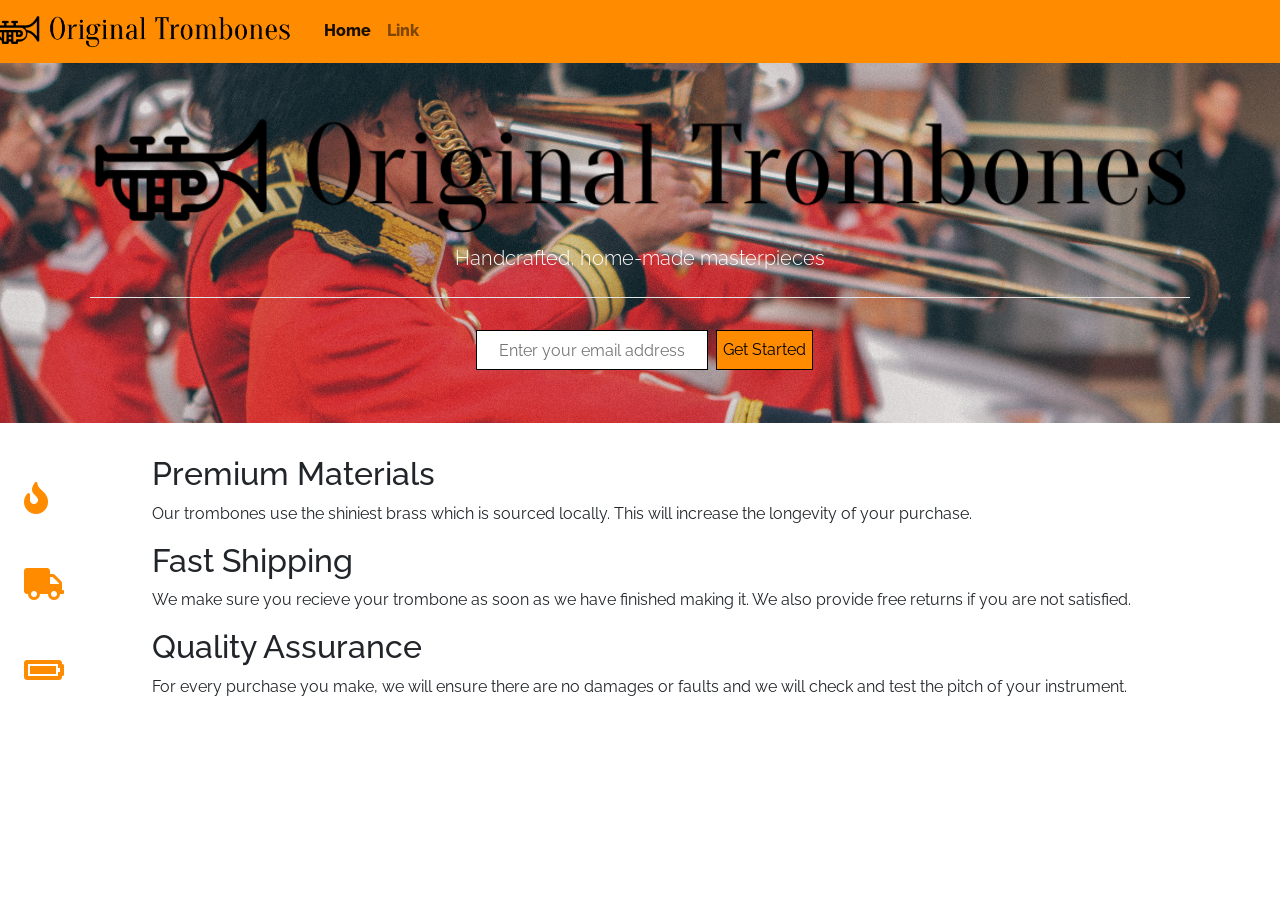
==== index.html @ 0a934b3a "Update index.html" ====
<!DOCTYPE html>
<html lang="en" dir="ltr">

    <head>
        <meta charset="utf-8">
        <meta name="viewport" content="width=device-width, initial-scale=1">
        <link rel="stylesheet" type="text/css" href="bootstrap.css">
        <link rel="stylesheet" href="https://use.fontawesome.com/releases/v5.0.13/css/all.css" integrity="sha384-DNOHZ68U8hZfKXOrtjWvjxusGo9WQnrNx2sqG0tfsghAvtVlRW3tvkXWZh58N9jp" crossorigin="anonymous">
        <link href="https://fonts.googleapis.com/css?family=Raleway:400,800" rel="stylesheet">
        <script src="jquery3.3.1.js"></script>
        <script src="bootstrap.bundle.js"></script>
        <link rel="stylesheet" type="text/css" href="myfirst.css">
        <title>Original Trombone</title>
    </head>

    <body>
        <header>
            <nav class="navbar navbar-expand-lg navbar-light">
                <a class="navbar-brand" href="#"><img id="header-img" src="original_trombones.png"></a>
                <button class="navbar-toggler" type="button" data-toggle="collapse" data-target="#navbarSupportedContent" aria-controls="navbarSupportedContent" aria-expanded="false" aria-label="Toggle navigation">
                <span class="navbar-toggler-icon"></span>
                </button>

                <div class="collapse navbar-collapse" id="navbarSupportedContent">
                    <ul class="navbar-nav mr-auto">
                        <li class="nav-item active">
                            <a class="nav-link" href="#">Home <span class="sr-only">(current)</span></a>
                        </li>
                        <li class="nav-item">
                            <a class="nav-link" href="#">Link</a>
                        </li>
                    </ul>
                </div>
            </nav>

            <section class="jumbotron jumbotron-fluid">
                <h1 class="sr-only">Original Trombones</h1>
                <img class="jumbotron-image" src="original_trombones.png" alt="Original Trombones Brand Image">
                <p class="lead">Handcrafted, home-made masterpieces</p>
                <hr class="my-4">
                <form action="https://www.freecodecamp.com/email-submit" method="post">
                    <div class="email-form"><input id="email" type="email" name="email-input" placeholder="Enter your email address" required>
                        <button class="submit-button" type="submit" name="submit">Get Started</button></div>
                </form>
            </section>
        </header>

        <main>
            <section class="highlights">

                <div class="highlights-content">
                    <div class="highlights-icon"><i class="fas fa-fire"></i></div>
                    <div class="highlights-desc">
                        <h2>Premium Materials</h2>
                        <p>Our trombones use the shiniest brass which is sourced locally. This will increase the longevity of your purchase.</p>
                    </div>
                </div>
                <div class="highlights-content">
                    <div class="highlights-icon"><i class="fas fa-truck"></i></div>
                    <div class="highlights-desc">
                        <h2>Fast Shipping</h2>
                        <p>We make sure you recieve your trombone as soon as we have finished making it. We also provide free returns if you are not satisfied.</p>
                    </div>
                </div>
                <div class="highlights-content">
                    <div class="highlights-icon"><i class="fas fa-battery-full"></i></div>
                    <div class="highlights-desc">
                        <h2>Quality Assurance</h2>
                        <p>For every purchase you make, we will ensure there are no damages or faults and we will check and test the pitch of your instrument.</p>
                    </div>
                </div>
            </section>
        </main>

    </body>

</html>
---- myfirst.css ----
body {
    font-family: 'Raleway', sans-serif !important;
}

hr {
    background-color: white;
}

form {
    display: inline;
    padding: 0;
    margin: 0;
}

main {
    margin: 0 1.5em;
}

.jumbotron-fluid .jumbotron-image {
    display: block;
    margin-left: auto;
    margin-right: auto;
    width: 100%;
}

.navbar-light {
    background-color: #FF8C00;
    font-weight: 800;
    padding-left: 0;
}

.jumbotron-fluid {
    padding: 5vh 10vh;
    text-align: center;
    background: no-repeat center/cover url("zoran-zonde-stojanovski-44795-unsplash.jpg");
    color: white;
    font-weight: 800;
}

.submit-button {
    background-color: darkorange;
    font-weight: normal;
    color: black;
    border: 1px solid black;
    border-radius: 0;
    height: 2.5em;
    margin-top: 0.5em;
}

.submit-button:hover {
    color: gold;
    background-color: black;
    transition-property: color, background-color;
    transition-duration: 0.75s;
}

.email-form {
    display: flex;
    flex-direction: row;
    justify-content: center;
    flex-wrap: wrap;
}

.lead {
    text-align: center;
}

.highlights-content {
    display: flex;
    flex-wrap: nowrap;
    justify-content: flex-start;
}

.highlights-icon {
    align-self: center;
    font-size: 2em;
/*     padding: 0; */
/*     justify-content: ; */
    flex-basis: 10vw;
    color: darkorange;
}

.highlights-desc {
/*     flex-basis: 80vw; */
/*     padding: 0; */
/*     margin: 0; */
}

.test {
    float: left;
}

#header-img {
    margin-left: -3%;
    width: 300px;
    height: auto;
}

#email {
    text-align: center;
    border: 1px solid black;
    border-radius: 0;
    padding: 0 1em;
    margin: 0.5em 0.5em;
    height: 2.5em;

}

@media (max-width: 400px) {
    #header-img {
        width: 180px;
    }

}

@media (max-width: 566px) {
    .jumbotron-fluid {
        text-align: left;
    }
}
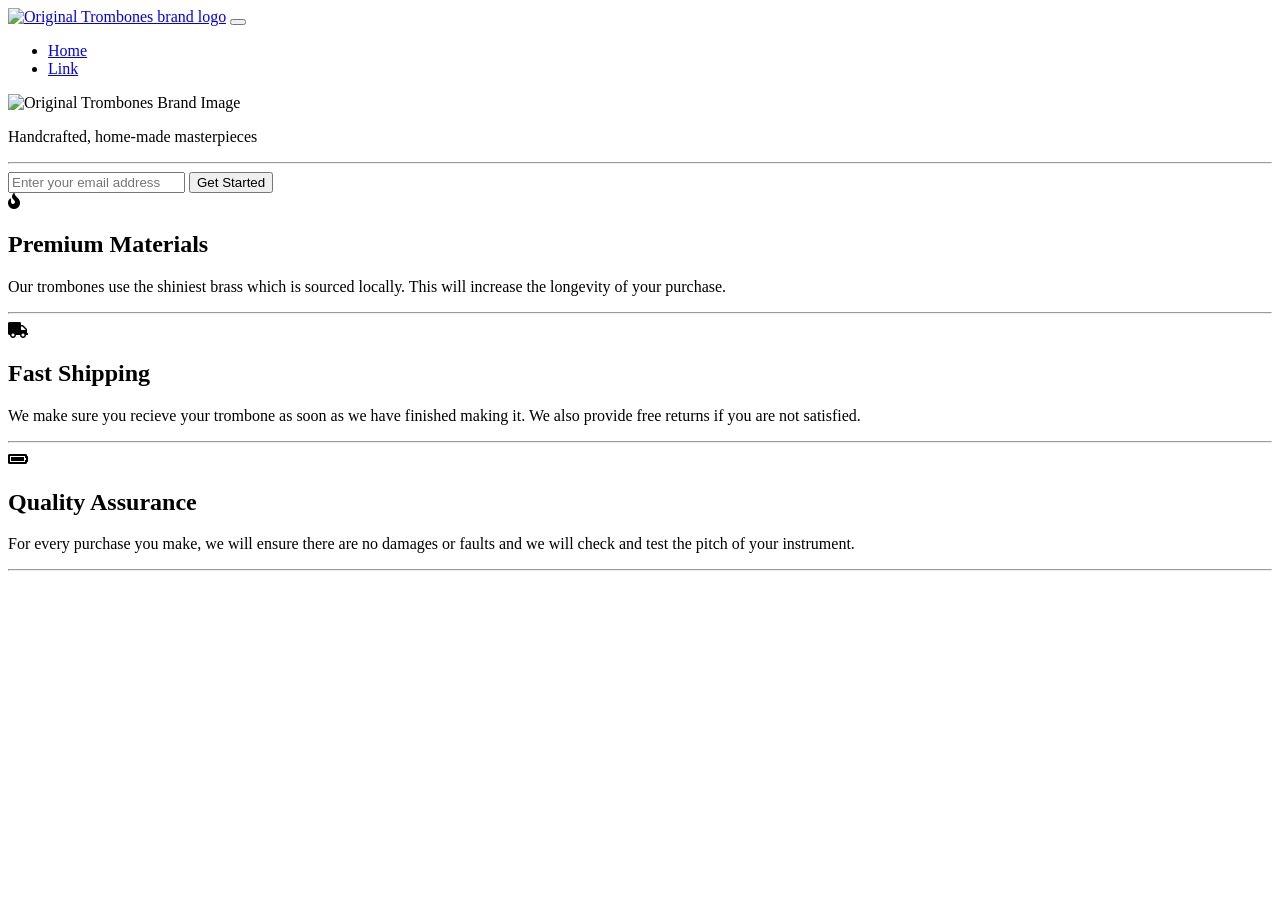
==== commit d1841864: "Update index.html" ====
--- a/index.html
+++ b/index.html
@@ -3,20 +3,19 @@
 
     <head>
         <meta charset="utf-8">
-        <meta name="viewport" content="width=device-width, initial-scale=1">
-        <link rel="stylesheet" type="text/css" href="bootstrap.css">
+        <link rel="stylesheet" type="text/css" href="/home/megamind/projekts/freecodecamp/bootstrap.css">
         <link rel="stylesheet" href="https://use.fontawesome.com/releases/v5.0.13/css/all.css" integrity="sha384-DNOHZ68U8hZfKXOrtjWvjxusGo9WQnrNx2sqG0tfsghAvtVlRW3tvkXWZh58N9jp" crossorigin="anonymous">
         <link href="https://fonts.googleapis.com/css?family=Raleway:400,800" rel="stylesheet">
-        <script src="jquery3.3.1.js"></script>
-        <script src="bootstrap.bundle.js"></script>
-        <link rel="stylesheet" type="text/css" href="myfirst.css">
+        <script src="/home/megamind/projekts/freecodecamp/jquery3.3.1.js"></script>
+        <script src="/home/megamind/projekts/freecodecamp/bootstrap.bundle.js"></script>
+        <link rel="stylesheet" type="text/css" href="productlandingpage.css">
         <title>Original Trombone</title>
     </head>
 
     <body>
         <header>
             <nav class="navbar navbar-expand-lg navbar-light">
-                <a class="navbar-brand" href="#"><img id="header-img" src="original_trombones.png"></a>
+                <a class="navbar-brand" href="#"><img id="header-img" alt="Original Trombones brand logo" src="/home/megamind/projekts/freecodecamp/productlandingpage/original_trombones.png"></a>
                 <button class="navbar-toggler" type="button" data-toggle="collapse" data-target="#navbarSupportedContent" aria-controls="navbarSupportedContent" aria-expanded="false" aria-label="Toggle navigation">
                 <span class="navbar-toggler-icon"></span>
                 </button>
@@ -35,7 +34,7 @@
 
             <section class="jumbotron jumbotron-fluid">
                 <h1 class="sr-only">Original Trombones</h1>
-                <img class="jumbotron-image" src="original_trombones.png" alt="Original Trombones Brand Image">
+                <img class="jumbotron-image" src="/home/megamind/projekts/freecodecamp/productlandingpage/original_trombones.png" alt="Original Trombones Brand Image">
                 <p class="lead">Handcrafted, home-made masterpieces</p>
                 <hr class="my-4">
                 <form action="https://www.freecodecamp.com/email-submit" method="post">
@@ -55,6 +54,7 @@
                         <p>Our trombones use the shiniest brass which is sourced locally. This will increase the longevity of your purchase.</p>
                     </div>
                 </div>
+                <hr>
                 <div class="highlights-content">
                     <div class="highlights-icon"><i class="fas fa-truck"></i></div>
                     <div class="highlights-desc">
@@ -62,6 +62,7 @@
                         <p>We make sure you recieve your trombone as soon as we have finished making it. We also provide free returns if you are not satisfied.</p>
                     </div>
                 </div>
+                <hr>
                 <div class="highlights-content">
                     <div class="highlights-icon"><i class="fas fa-battery-full"></i></div>
                     <div class="highlights-desc">
@@ -69,6 +70,7 @@
                         <p>For every purchase you make, we will ensure there are no damages or faults and we will check and test the pitch of your instrument.</p>
                     </div>
                 </div>
+                <hr>
             </section>
         </main>
 
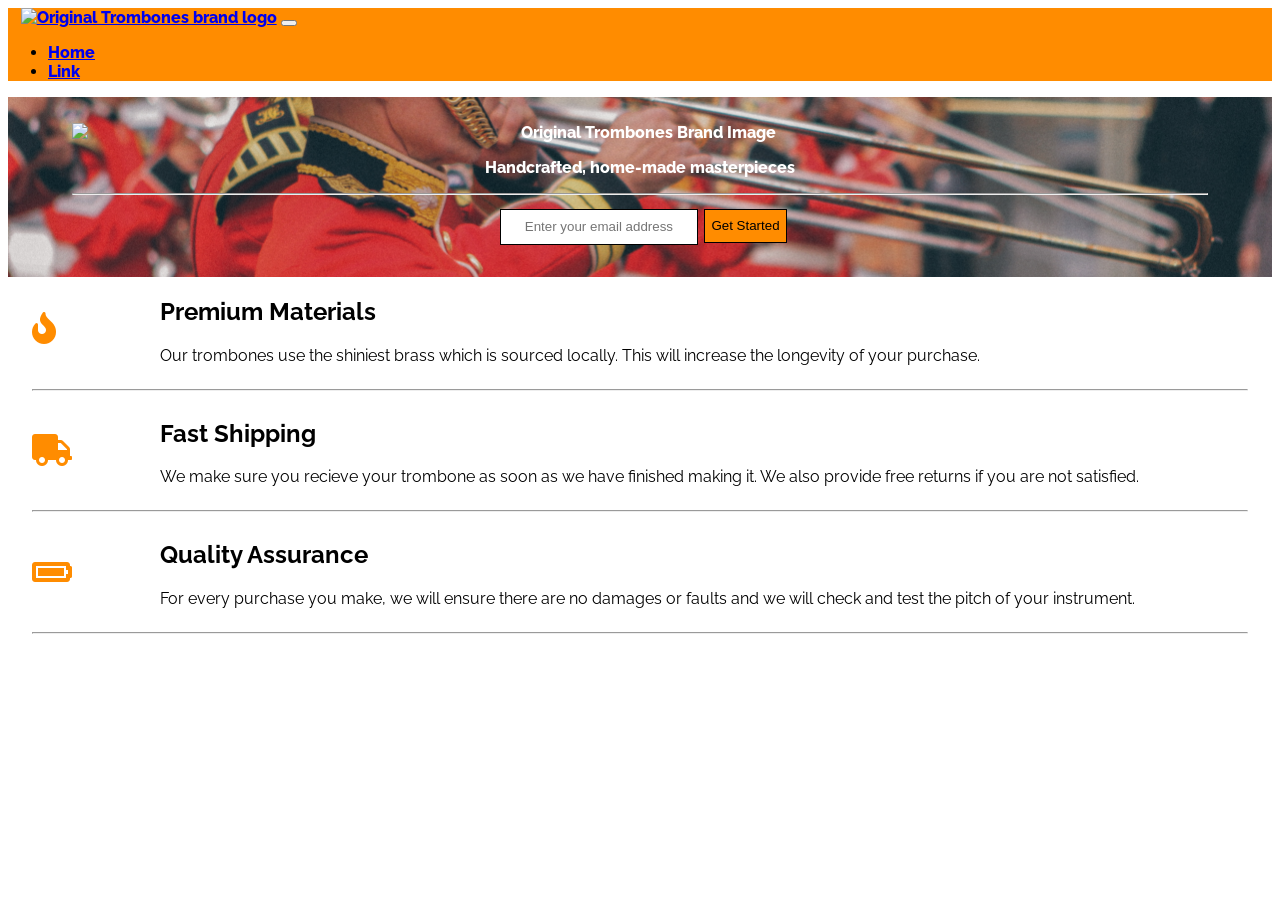
==== commit 5b3780d9: "Update index.html" ====
--- a/index.html
+++ b/index.html
@@ -8,7 +8,7 @@
         <link href="https://fonts.googleapis.com/css?family=Raleway:400,800" rel="stylesheet">
         <script src="/home/megamind/projekts/freecodecamp/jquery3.3.1.js"></script>
         <script src="/home/megamind/projekts/freecodecamp/bootstrap.bundle.js"></script>
-        <link rel="stylesheet" type="text/css" href="productlandingpage.css">
+        <link rel="stylesheet" type="text/css" href="myfirst.css">
         <title>Original Trombone</title>
     </head>
 
--- a/myfirst.css
+++ b/myfirst.css
@@ -0,0 +1,129 @@
+body {
+    font-family: 'Raleway', sans-serif !important;
+}
+
+hr {
+    background-color: white;
+}
+
+form {
+    display: inline;
+    padding: 0;
+    margin: 0;
+}
+
+main {
+    margin: 0 1.5em;
+}
+
+.jumbotron-image {
+    display: block;
+    margin-left: auto;
+    margin-right: auto;
+    width: 100%;
+}
+
+.navbar-light {
+    background-color: #FF8C00;
+    font-weight: 800;
+    padding-left: 0;
+}
+
+.jumbotron-fluid {
+    padding: 2vw 5vw;
+    text-align: center;
+    background: no-repeat center/cover url("zoran-zonde-stojanovski-44795-unsplash.jpg");
+    color: white;
+    font-weight: 800;
+}
+
+.submit-button {
+    background-color: darkorange;
+    font-weight: normal;
+    color: black;
+    border: 1px solid black;
+    border-radius: 0;
+    height: 2.5em;
+    margin-top: 0.5em;
+}
+
+.submit-button:hover {
+    color: gold;
+    background-color: black;
+    transition-property: color, background-color;
+    transition-duration: 0.75s;
+}
+
+.email-form {
+    display: flex;
+    flex-direction: row;
+    justify-content: center;
+    flex-wrap: wrap;
+}
+
+.lead {
+    text-align: center;
+}
+
+.highlights-content {
+    display: flex;
+    flex-wrap: nowrap;
+    justify-content: flex-start;
+}
+
+.highlights-icon {
+    align-self: center;
+    width: 3em;
+    font-size: 2em;
+    flex-basis: 10vw;
+    color: darkorange;
+}
+
+.highlights-desc {
+/*     flex-basis: 80vw; */
+/*     padding: 0; */
+    margin: ;
+}
+
+.test {
+    float: left;
+}
+
+#header-img {
+    margin-left: 1%;
+    width: 300px;
+    height: auto;
+}
+
+#email {
+    text-align: center;
+    border: 1px solid black;
+    border-radius: 0;
+    padding: 0 1em;
+    margin: 0.5em 0.5em;
+    height: 2.5em;
+
+}
+
+@media (max-width: 400px) {
+    #header-img {
+        width: 180px;
+    }
+    
+    .highlights-content {
+        flex-wrap: wrap;
+        justify-content: center;
+        text-align: center;
+    }
+    
+    .highlights-icon {
+        font-size: 3.5em;
+    }
+
+}
+
+@media (max-width: 566px) {
+    .jumbotron-fluid {
+        text-align: left;
+    }
+}
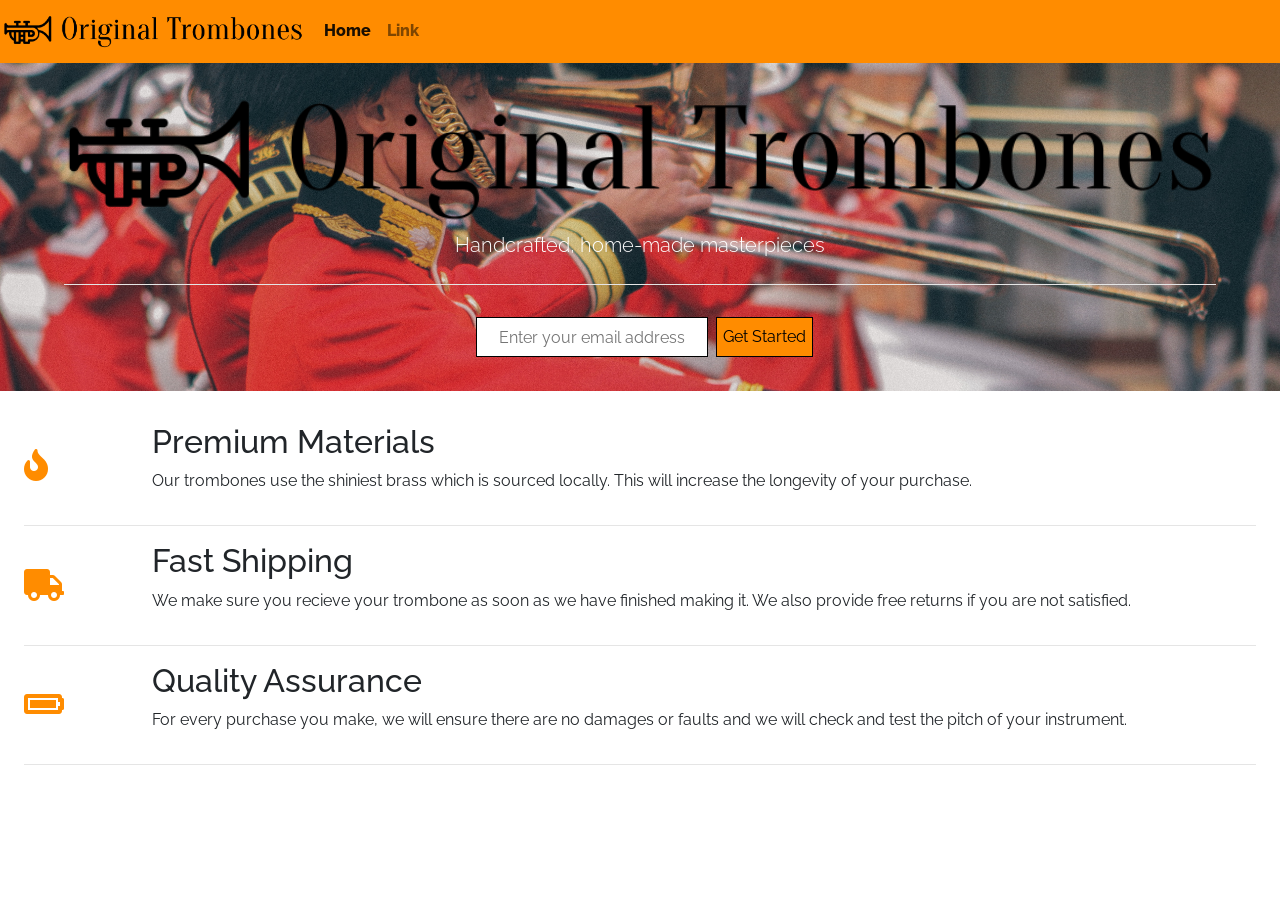
==== commit d129c5a2: "Update index.html" ====
--- a/index.html
+++ b/index.html
@@ -3,11 +3,12 @@
 
     <head>
         <meta charset="utf-8">
-        <link rel="stylesheet" type="text/css" href="/home/megamind/projekts/freecodecamp/bootstrap.css">
+        <meta name="viewport" content="width=device-width, initial-scale=1">
+        <link rel="stylesheet" type="text/css" href="bootstrap.css">
         <link rel="stylesheet" href="https://use.fontawesome.com/releases/v5.0.13/css/all.css" integrity="sha384-DNOHZ68U8hZfKXOrtjWvjxusGo9WQnrNx2sqG0tfsghAvtVlRW3tvkXWZh58N9jp" crossorigin="anonymous">
         <link href="https://fonts.googleapis.com/css?family=Raleway:400,800" rel="stylesheet">
-        <script src="/home/megamind/projekts/freecodecamp/jquery3.3.1.js"></script>
-        <script src="/home/megamind/projekts/freecodecamp/bootstrap.bundle.js"></script>
+        <script src="jquery3.3.1.js"></script>
+        <script src="bootstrap.bundle.js"></script>
         <link rel="stylesheet" type="text/css" href="myfirst.css">
         <title>Original Trombone</title>
     </head>
@@ -15,7 +16,7 @@
     <body>
         <header>
             <nav class="navbar navbar-expand-lg navbar-light">
-                <a class="navbar-brand" href="#"><img id="header-img" alt="Original Trombones brand logo" src="/home/megamind/projekts/freecodecamp/productlandingpage/original_trombones.png"></a>
+                <a class="navbar-brand" href="#"><img id="header-img" alt="Original Trombones brand logo" src="original_trombones.png"></a>
                 <button class="navbar-toggler" type="button" data-toggle="collapse" data-target="#navbarSupportedContent" aria-controls="navbarSupportedContent" aria-expanded="false" aria-label="Toggle navigation">
                 <span class="navbar-toggler-icon"></span>
                 </button>
@@ -34,7 +35,7 @@
 
             <section class="jumbotron jumbotron-fluid">
                 <h1 class="sr-only">Original Trombones</h1>
-                <img class="jumbotron-image" src="/home/megamind/projekts/freecodecamp/productlandingpage/original_trombones.png" alt="Original Trombones Brand Image">
+                <img class="jumbotron-image" src="original_trombones.png" alt="Original Trombones Brand Image">
                 <p class="lead">Handcrafted, home-made masterpieces</p>
                 <hr class="my-4">
                 <form action="https://www.freecodecamp.com/email-submit" method="post">
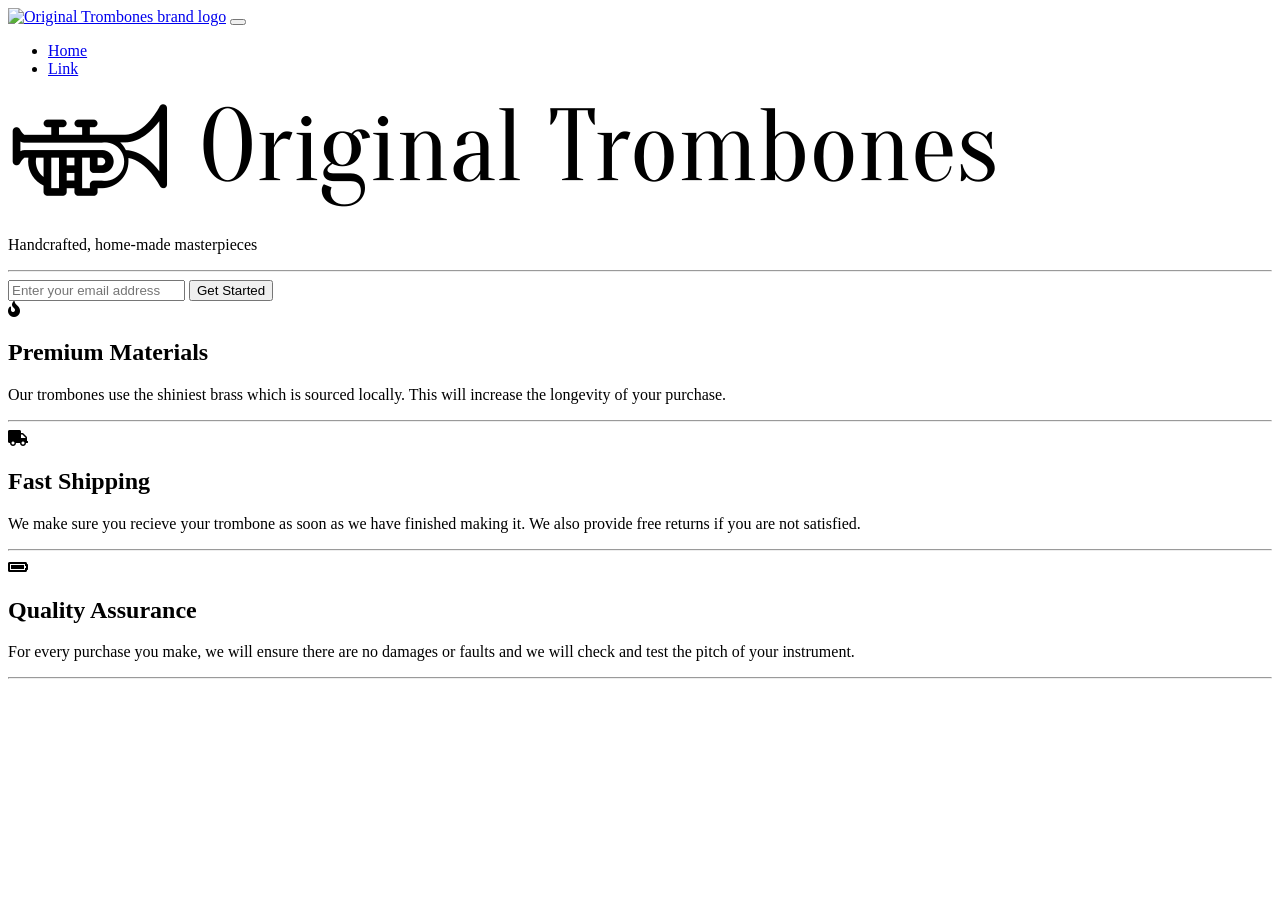
==== commit d71ef9a0: "Update index.html" ====
--- a/index.html
+++ b/index.html
@@ -4,19 +4,19 @@
     <head>
         <meta charset="utf-8">
         <meta name="viewport" content="width=device-width, initial-scale=1">
-        <link rel="stylesheet" type="text/css" href="bootstrap.css">
+        <link rel="stylesheet" type="text/css" href="/home/megamind/projekts/freecodecamp/bootstrap.css">
         <link rel="stylesheet" href="https://use.fontawesome.com/releases/v5.0.13/css/all.css" integrity="sha384-DNOHZ68U8hZfKXOrtjWvjxusGo9WQnrNx2sqG0tfsghAvtVlRW3tvkXWZh58N9jp" crossorigin="anonymous">
         <link href="https://fonts.googleapis.com/css?family=Raleway:400,800" rel="stylesheet">
-        <script src="jquery3.3.1.js"></script>
-        <script src="bootstrap.bundle.js"></script>
-        <link rel="stylesheet" type="text/css" href="myfirst.css">
+        <script src="/home/megamind/projekts/freecodecamp/jquery3.3.1.js"></script>
+        <script src="/home/megamind/projekts/freecodecamp/bootstrap.bundle.js"></script>
+        <link rel="stylesheet" type="text/css" href="productlandingpage.css">
         <title>Original Trombone</title>
     </head>
 
     <body>
         <header>
             <nav class="navbar navbar-expand-lg navbar-light">
-                <a class="navbar-brand" href="#"><img id="header-img" alt="Original Trombones brand logo" src="original_trombones.png"></a>
+                <a class="navbar-brand" href="#"><img id="header-img" alt="Original Trombones brand logo" src="/home/megamind/projekts/freecodecamp/productlandingpage/original_trombones.png"></a>
                 <button class="navbar-toggler" type="button" data-toggle="collapse" data-target="#navbarSupportedContent" aria-controls="navbarSupportedContent" aria-expanded="false" aria-label="Toggle navigation">
                 <span class="navbar-toggler-icon"></span>
                 </button>
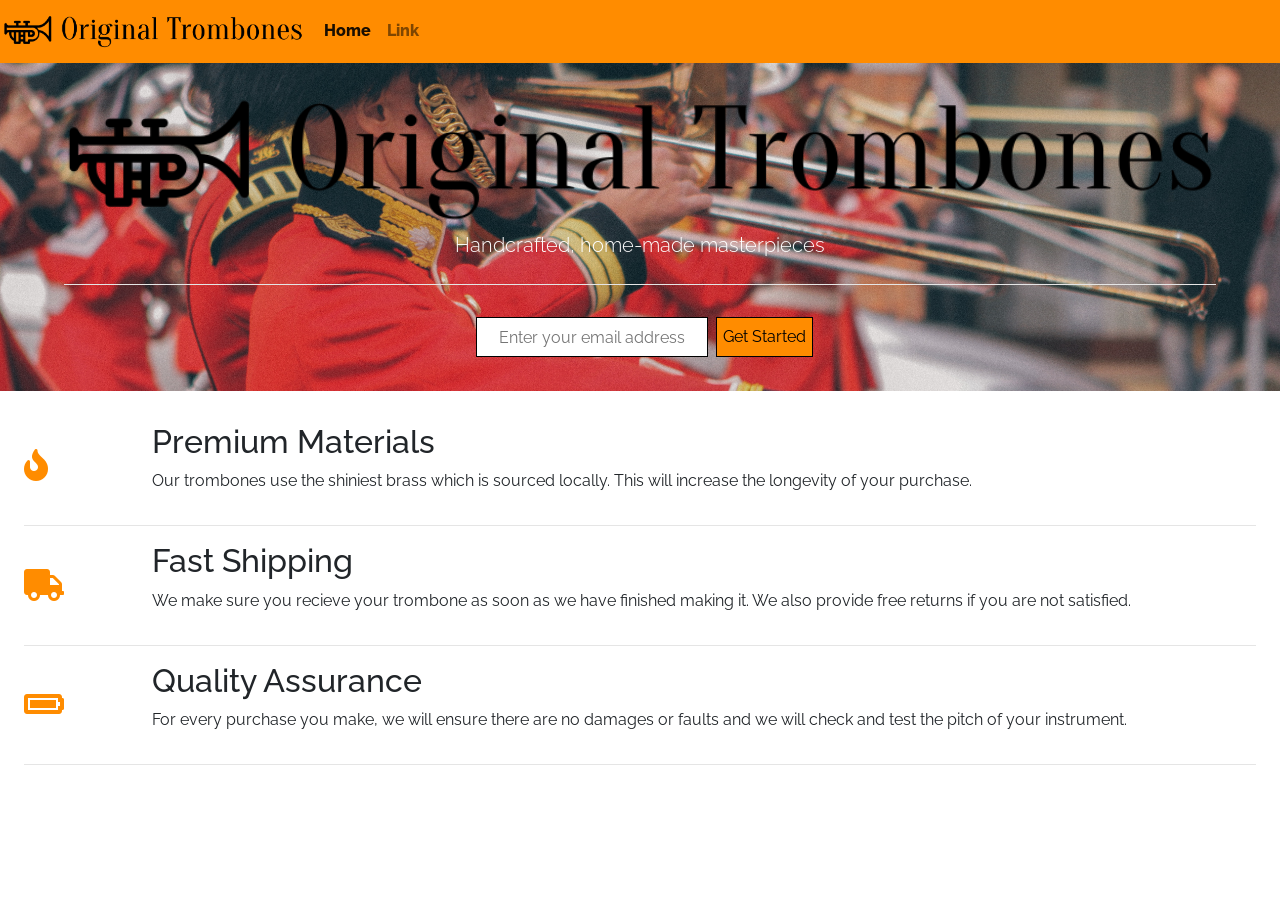
==== commit 7b054d70: "Update index.html" ====
--- a/index.html
+++ b/index.html
@@ -4,19 +4,19 @@
     <head>
         <meta charset="utf-8">
         <meta name="viewport" content="width=device-width, initial-scale=1">
-        <link rel="stylesheet" type="text/css" href="/home/megamind/projekts/freecodecamp/bootstrap.css">
+        <link rel="stylesheet" type="text/css" href="bootstrap.css">
         <link rel="stylesheet" href="https://use.fontawesome.com/releases/v5.0.13/css/all.css" integrity="sha384-DNOHZ68U8hZfKXOrtjWvjxusGo9WQnrNx2sqG0tfsghAvtVlRW3tvkXWZh58N9jp" crossorigin="anonymous">
         <link href="https://fonts.googleapis.com/css?family=Raleway:400,800" rel="stylesheet">
-        <script src="/home/megamind/projekts/freecodecamp/jquery3.3.1.js"></script>
-        <script src="/home/megamind/projekts/freecodecamp/bootstrap.bundle.js"></script>
-        <link rel="stylesheet" type="text/css" href="productlandingpage.css">
+        <script src="jquery3.3.1.js"></script>
+        <script src="bootstrap.bundle.js"></script>
+        <link rel="stylesheet" type="text/css" href="myfirst.css">
         <title>Original Trombone</title>
     </head>
 
     <body>
         <header>
             <nav class="navbar navbar-expand-lg navbar-light">
-                <a class="navbar-brand" href="#"><img id="header-img" alt="Original Trombones brand logo" src="/home/megamind/projekts/freecodecamp/productlandingpage/original_trombones.png"></a>
+                <a class="navbar-brand" href="#"><img id="header-img" alt="Original Trombones brand logo" src="original_trombones.png"></a>
                 <button class="navbar-toggler" type="button" data-toggle="collapse" data-target="#navbarSupportedContent" aria-controls="navbarSupportedContent" aria-expanded="false" aria-label="Toggle navigation">
                 <span class="navbar-toggler-icon"></span>
                 </button>
--- a/myfirst.css
+++ b/myfirst.css
@@ -0,0 +1,129 @@
+body {
+    font-family: 'Raleway', sans-serif !important;
+}
+
+hr {
+    background-color: white;
+}
+
+form {
+    display: inline;
+    padding: 0;
+    margin: 0;
+}
+
+main {
+    margin: 0 1.5em;
+}
+
+.jumbotron-image {
+    display: block;
+    margin-left: auto;
+    margin-right: auto;
+    width: 100%;
+}
+
+.navbar-light {
+    background-color: #FF8C00;
+    font-weight: 800;
+    padding-left: 0;
+}
+
+.jumbotron-fluid {
+    padding: 2vw 5vw;
+    text-align: center;
+    background: no-repeat center/cover url("zoran-zonde-stojanovski-44795-unsplash.jpg");
+    color: white;
+    font-weight: 800;
+}
+
+.submit-button {
+    background-color: darkorange;
+    font-weight: normal;
+    color: black;
+    border: 1px solid black;
+    border-radius: 0;
+    height: 2.5em;
+    margin-top: 0.5em;
+}
+
+.submit-button:hover {
+    color: gold;
+    background-color: black;
+    transition-property: color, background-color;
+    transition-duration: 0.75s;
+}
+
+.email-form {
+    display: flex;
+    flex-direction: row;
+    justify-content: center;
+    flex-wrap: wrap;
+}
+
+.lead {
+    text-align: center;
+}
+
+.highlights-content {
+    display: flex;
+    flex-wrap: nowrap;
+    justify-content: flex-start;
+}
+
+.highlights-icon {
+    align-self: center;
+    width: 3em;
+    font-size: 2em;
+    flex-basis: 10vw;
+    color: darkorange;
+}
+
+.highlights-desc {
+/*     flex-basis: 80vw; */
+/*     padding: 0; */
+    margin: ;
+}
+
+.test {
+    float: left;
+}
+
+#header-img {
+    margin-left: 1%;
+    width: 300px;
+    height: auto;
+}
+
+#email {
+    text-align: center;
+    border: 1px solid black;
+    border-radius: 0;
+    padding: 0 1em;
+    margin: 0.5em 0.5em;
+    height: 2.5em;
+
+}
+
+@media (max-width: 400px) {
+    #header-img {
+        width: 180px;
+    }
+    
+    .highlights-content {
+        flex-wrap: wrap;
+        justify-content: center;
+        text-align: center;
+    }
+    
+    .highlights-icon {
+        font-size: 3.5em;
+    }
+
+}
+
+@media (max-width: 566px) {
+    .jumbotron-fluid {
+        text-align: left;
+    }
+}
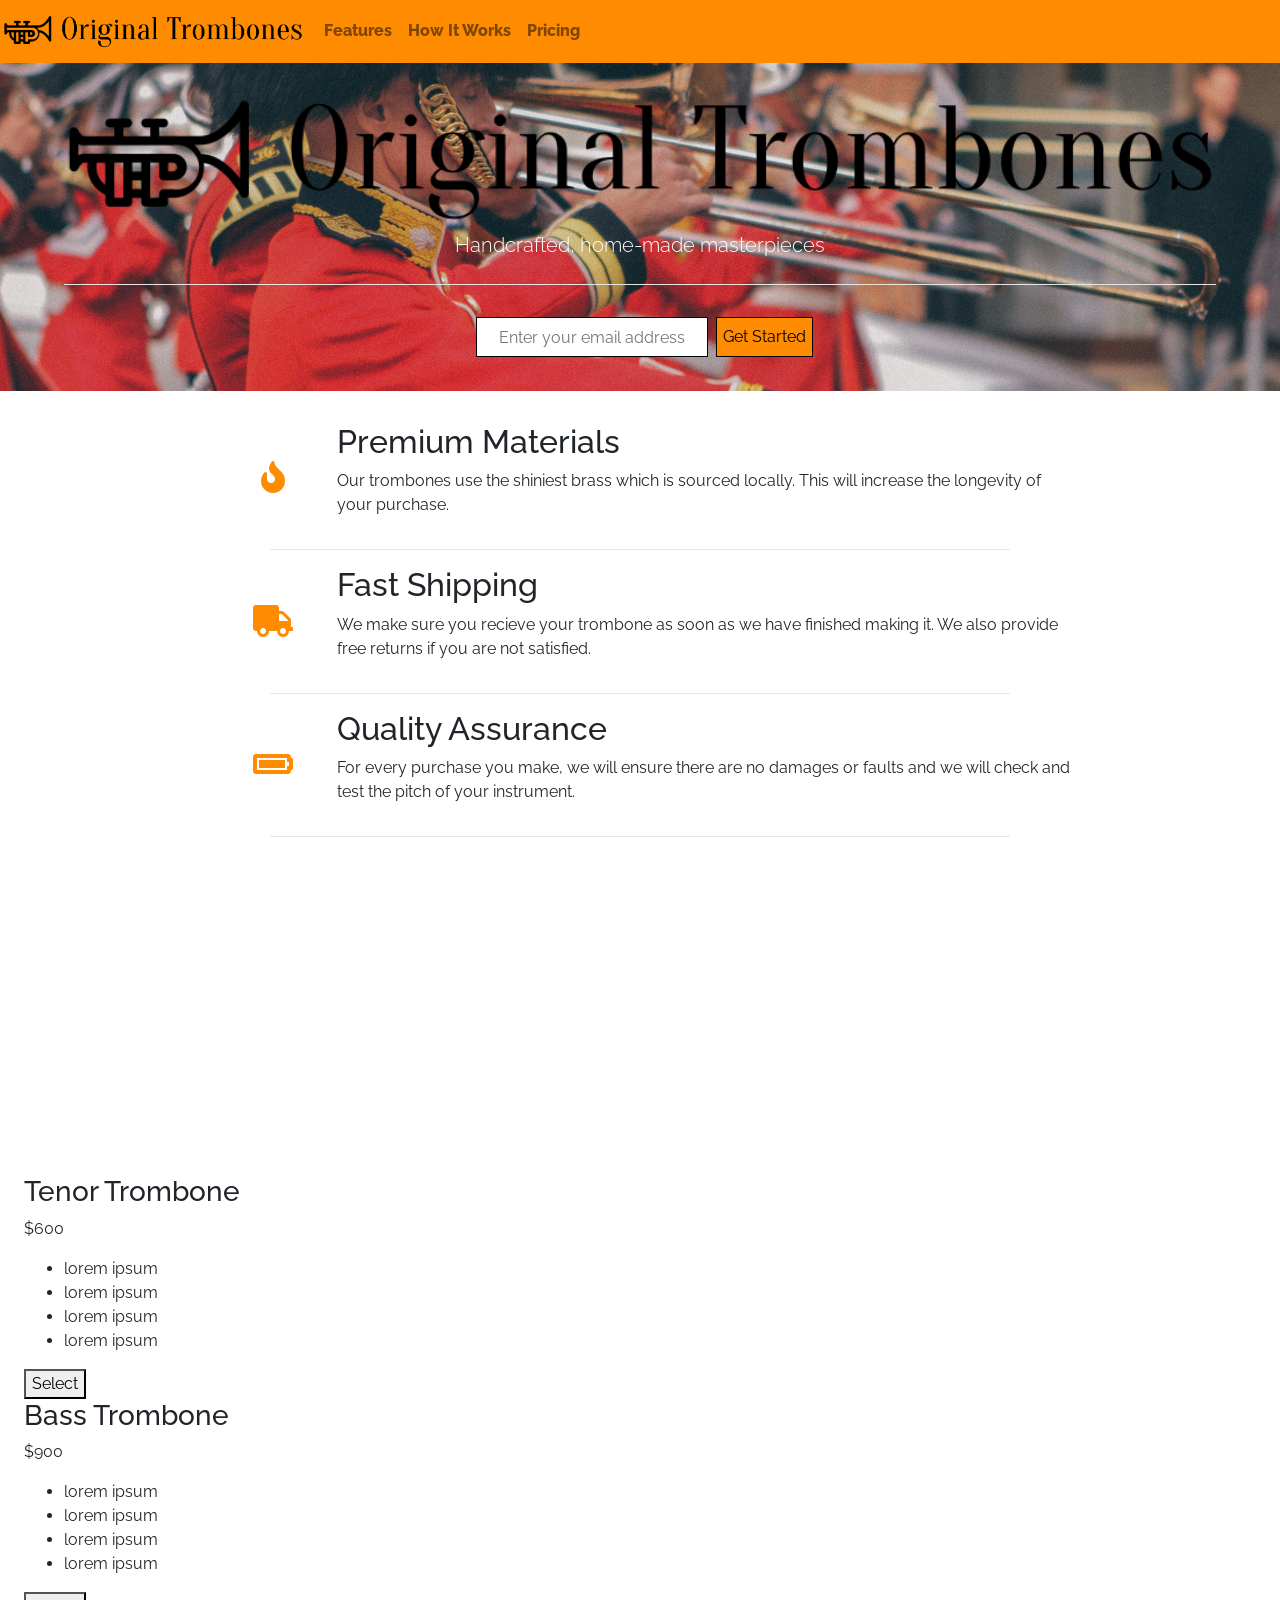
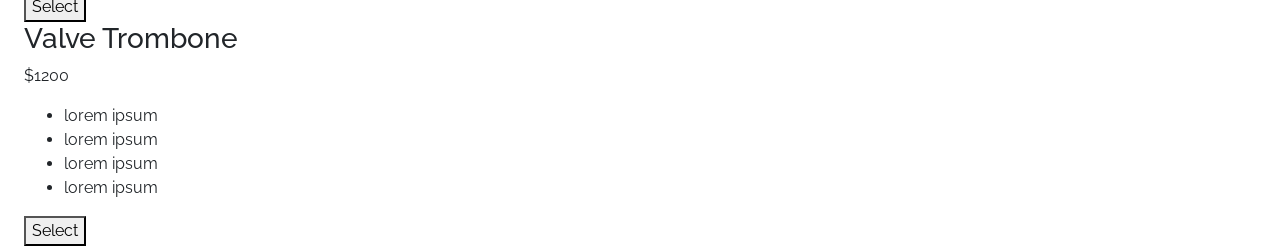
==== commit 7c2aba5a: "Update index.html" ====
--- a/index.html
+++ b/index.html
@@ -15,7 +15,7 @@
 
     <body>
         <header>
-            <nav class="navbar navbar-expand-lg navbar-light">
+            <nav class="navbar navbar-expand-lg navbar-light position-static">
                 <a class="navbar-brand" href="#"><img id="header-img" alt="Original Trombones brand logo" src="original_trombones.png"></a>
                 <button class="navbar-toggler" type="button" data-toggle="collapse" data-target="#navbarSupportedContent" aria-controls="navbarSupportedContent" aria-expanded="false" aria-label="Toggle navigation">
                 <span class="navbar-toggler-icon"></span>
@@ -23,11 +23,14 @@
 
                 <div class="collapse navbar-collapse" id="navbarSupportedContent">
                     <ul class="navbar-nav mr-auto">
-                        <li class="nav-item active">
-                            <a class="nav-link" href="#">Home <span class="sr-only">(current)</span></a>
+                        <li class="nav-item">
+                            <a class="nav-link" href="#">Features</a>
                         </li>
                         <li class="nav-item">
-                            <a class="nav-link" href="#">Link</a>
+                            <a class="nav-link" href="#">How It Works</a>
+                        </li>
+                        <li class="nav-item">
+                            <a class="nav-link" href="#">Pricing</a>
                         </li>
                     </ul>
                 </div>
@@ -73,6 +76,46 @@
                 </div>
                 <hr>
             </section>
+
+            <section class="product-video">
+                <iframe width="560" height="315" src="https://www.youtube.com/embed/y8Yv4pnO7qc" frameborder="0" allow="autoplay; encrypted-media" allowfullscreen></iframe>
+            </section>
+
+            <section class="model-pricing">
+                <div class="pricing-box">
+                    <h3>Tenor Trombone</h3>
+                    <p>$600</p>
+                    <ul>
+                        <li>lorem ipsum</li>
+                        <li>lorem ipsum</li>
+                        <li>lorem ipsum</li>
+                        <li>lorem ipsum</li>
+                    </ul>
+                    <button type="button" name="select">Select</button>
+                </div>
+                <div class="pricing-box">
+                    <h3>Bass Trombone</h3>
+                    <p>$900</p>
+                    <ul>
+                        <li>lorem ipsum</li>
+                        <li>lorem ipsum</li>
+                        <li>lorem ipsum</li>
+                        <li>lorem ipsum</li>
+                    </ul>
+                    <button type="button" name="select">Select</button>
+                </div>
+                <div class="pricing-box">
+                    <h3>Valve Trombone</h3>
+                    <p>$1200</p>
+                    <ul>
+                        <li>lorem ipsum</li>
+                        <li>lorem ipsum</li>
+                        <li>lorem ipsum</li>
+                        <li>lorem ipsum</li>
+                    </ul>
+                    <button type="button" name="select">Select</button>
+                </div>
+            </section>
         </main>
 
     </body>
--- a/myfirst.css
+++ b/myfirst.css
@@ -69,24 +69,26 @@
     display: flex;
     flex-wrap: nowrap;
     justify-content: flex-start;
+    margin: 0 15%;
 }
 
 .highlights-icon {
     align-self: center;
-    width: 3em;
     font-size: 2em;
-    flex-basis: 10vw;
     color: darkorange;
 }
 
-.highlights-desc {
-/*     flex-basis: 80vw; */
-/*     padding: 0; */
-    margin: ;
+.highlights-icon .fas {
+    width: 10vw;
+    text-align: center;
 }
 
-.test {
-    float: left;
+.highlights-desc {
+    flex-basis: 90vw;
+}
+
+.highlights hr {
+    width: 60%;
 }
 
 #header-img {
@@ -109,21 +111,25 @@
     #header-img {
         width: 180px;
     }
-    
-    .highlights-content {
-        flex-wrap: wrap;
-        justify-content: center;
-        text-align: center;
-    }
-    
-    .highlights-icon {
-        font-size: 3.5em;
-    }
-
 }
 
 @media (max-width: 566px) {
     .jumbotron-fluid {
         text-align: left;
     }
+    
+        .highlights-content {
+        flex-wrap: wrap;
+        justify-content: center;
+        text-align: center;
+        margin: 0 5%;
+    }
+    
+    .highlights-icon {
+        font-size: 3.5em;
+    }
+    
+    .highlights-desc {
+        flex-basis: 100vw;
+    }
 }
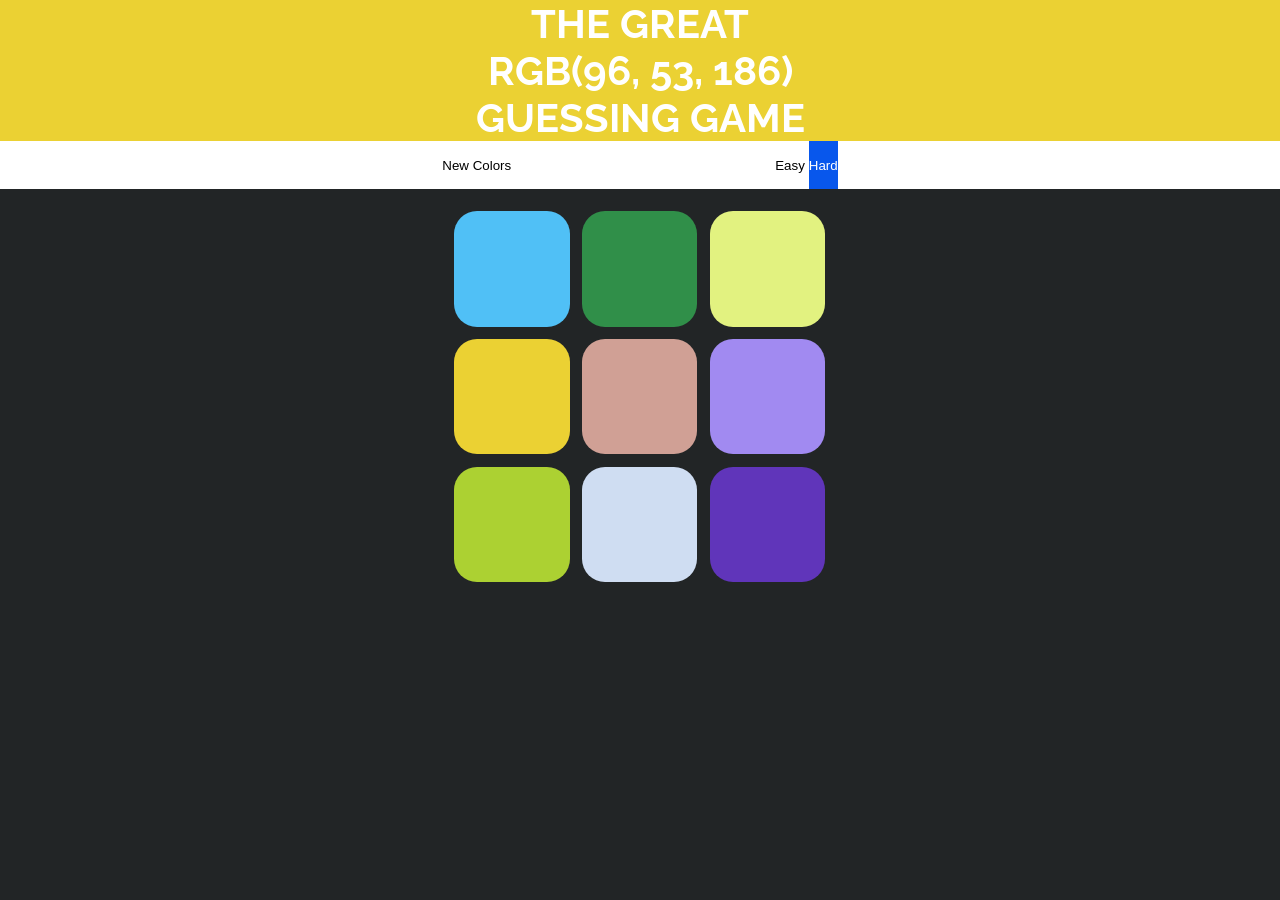
==== commit 862f4fb6: "Rename colorgame.html to index.html" ====
--- a/index.html
+++ b/index.html
@@ -4,120 +4,37 @@
     <head>
         <meta charset="utf-8">
         <meta name="viewport" content="width=device-width, initial-scale=1">
-        <link rel="stylesheet" type="text/css" href="bootstrap.css">
-        <link rel="stylesheet" href="https://use.fontawesome.com/releases/v5.0.13/css/all.css" integrity="sha384-DNOHZ68U8hZfKXOrtjWvjxusGo9WQnrNx2sqG0tfsghAvtVlRW3tvkXWZh58N9jp" crossorigin="anonymous">
-        <link href="https://fonts.googleapis.com/css?family=Raleway:400,800" rel="stylesheet">
-        <script src="jquery3.3.1.js"></script>
-        <script src="bootstrap.bundle.js"></script>
-        <link rel="stylesheet" type="text/css" href="myfirst.css">
-        <title>Original Trombone</title>
+        <link rel="stylesheet" type="text/css" href="colorgame.css">
+        <title>Color Guessing Game</title>
     </head>
 
     <body>
-        <header>
-            <nav class="navbar navbar-expand-lg navbar-light position-static">
-                <a class="navbar-brand" href="#"><img id="header-img" alt="Original Trombones brand logo" src="original_trombones.png"></a>
-                <button class="navbar-toggler" type="button" data-toggle="collapse" data-target="#navbarSupportedContent" aria-controls="navbarSupportedContent" aria-expanded="false" aria-label="Toggle navigation">
-                <span class="navbar-toggler-icon"></span>
-                </button>
+        <h1>
+            <div id="test">THE GREAT</div>
+            <span id="rgb-display">RGB</span>
+            <div>GUESSING GAME</div>
+        </h1>
 
-                <div class="collapse navbar-collapse" id="navbarSupportedContent">
-                    <ul class="navbar-nav mr-auto">
-                        <li class="nav-item">
-                            <a class="nav-link" href="#">Features</a>
-                        </li>
-                        <li class="nav-item">
-                            <a class="nav-link" href="#">How It Works</a>
-                        </li>
-                        <li class="nav-item">
-                            <a class="nav-link" href="#">Pricing</a>
-                        </li>
-                    </ul>
-                </div>
-            </nav>
+        <div class="game-controls">
+            <button id="new-game">New Color</button>
+            <span id="game-feedback"></span>
+            <button id="easy">Easy</button>
+            <button class="selected" id="hard">Hard</button>
+        </div>
 
-            <section class="jumbotron jumbotron-fluid">
-                <h1 class="sr-only">Original Trombones</h1>
-                <img class="jumbotron-image" src="original_trombones.png" alt="Original Trombones Brand Image">
-                <p class="lead">Handcrafted, home-made masterpieces</p>
-                <hr class="my-4">
-                <form action="https://www.freecodecamp.com/email-submit" method="post">
-                    <div class="email-form"><input id="email" type="email" name="email-input" placeholder="Enter your email address" required>
-                        <button class="submit-button" type="submit" name="submit">Get Started</button></div>
-                </form>
-            </section>
-        </header>
+        <div id="game-area" class="container">
+                <div class="color-square col-lg-2 col-xs-4" id="sqr-1"></div>
+                <div class="color-square col-lg-2 col-xs-4" id="sqr-2"></div>
+                <div class="color-square col-lg-2 col-xs-4" id="sqr-3"></div>
+                <div class="color-square col-lg-2 col-xs-4" id="sqr-4"></div>
+                <div class="color-square col-lg-2 col-xs-4" id="sqr-5"></div>
+                <div class="color-square col-lg-2 col-xs-4" id="sqr-6"></div>
+                <div class="color-square col-lg-2 col-xs-4" id="sqr-7"></div>
+                <div class="color-square col-lg-2 col-xs-4" id="sqr-8"></div>
+                <div class="color-square col-lg-2 col-xs-4" id="sqr-9"></div>
+        </div>
 
-        <main>
-            <section class="highlights">
-
-                <div class="highlights-content">
-                    <div class="highlights-icon"><i class="fas fa-fire"></i></div>
-                    <div class="highlights-desc">
-                        <h2>Premium Materials</h2>
-                        <p>Our trombones use the shiniest brass which is sourced locally. This will increase the longevity of your purchase.</p>
-                    </div>
-                </div>
-                <hr>
-                <div class="highlights-content">
-                    <div class="highlights-icon"><i class="fas fa-truck"></i></div>
-                    <div class="highlights-desc">
-                        <h2>Fast Shipping</h2>
-                        <p>We make sure you recieve your trombone as soon as we have finished making it. We also provide free returns if you are not satisfied.</p>
-                    </div>
-                </div>
-                <hr>
-                <div class="highlights-content">
-                    <div class="highlights-icon"><i class="fas fa-battery-full"></i></div>
-                    <div class="highlights-desc">
-                        <h2>Quality Assurance</h2>
-                        <p>For every purchase you make, we will ensure there are no damages or faults and we will check and test the pitch of your instrument.</p>
-                    </div>
-                </div>
-                <hr>
-            </section>
-
-            <section class="product-video">
-                <iframe width="560" height="315" src="https://www.youtube.com/embed/y8Yv4pnO7qc" frameborder="0" allow="autoplay; encrypted-media" allowfullscreen></iframe>
-            </section>
-
-            <section class="model-pricing">
-                <div class="pricing-box">
-                    <h3>Tenor Trombone</h3>
-                    <p>$600</p>
-                    <ul>
-                        <li>lorem ipsum</li>
-                        <li>lorem ipsum</li>
-                        <li>lorem ipsum</li>
-                        <li>lorem ipsum</li>
-                    </ul>
-                    <button type="button" name="select">Select</button>
-                </div>
-                <div class="pricing-box">
-                    <h3>Bass Trombone</h3>
-                    <p>$900</p>
-                    <ul>
-                        <li>lorem ipsum</li>
-                        <li>lorem ipsum</li>
-                        <li>lorem ipsum</li>
-                        <li>lorem ipsum</li>
-                    </ul>
-                    <button type="button" name="select">Select</button>
-                </div>
-                <div class="pricing-box">
-                    <h3>Valve Trombone</h3>
-                    <p>$1200</p>
-                    <ul>
-                        <li>lorem ipsum</li>
-                        <li>lorem ipsum</li>
-                        <li>lorem ipsum</li>
-                        <li>lorem ipsum</li>
-                    </ul>
-                    <button type="button" name="select">Select</button>
-                </div>
-            </section>
-        </main>
-
+        <script type="text/javascript" src="colorgame.js"></script>
     </body>
 
 </html>
--- a/colorgame.css
+++ b/colorgame.css
@@ -0,0 +1,80 @@
+@import url('https://fonts.googleapis.com/css?family=Raleway');
+
+html,body {
+    background-color: #222526;
+    font-family: 'Raleway', sans-serif;
+    margin: 0;
+    padding: 0;
+    transition-duration: 1s;
+}
+
+h1 {
+    background-color: #73d194;
+    color: white;
+    margin: 0;
+    text-align: center;
+    text-transform: uppercase;
+    transition-duration: 1s;
+    font-size: 2.5em;
+}
+
+button {
+    background: none;
+    border: 0;
+    height: 100%;
+    transition-duration: 0.5s;
+    padding: 0;
+}
+
+#game-area {
+    margin: 1em auto;
+    padding: 0;
+    width: 30%;
+}
+
+#new-game:hover, #easy:hover, #hard:hover {
+    background-color: #0857ec;
+    color: white;
+    cursor: pointer;
+}
+
+#easy, #hard {
+/*     margin: 0 0.25em */
+}
+
+#game-feedback {
+    display: inline-block;
+    width: 20vw;
+}
+
+.game-controls {
+    background-color: white;
+    font-weight: bold;
+    height: 3em;
+    text-align: center;
+    text-transform: uppercase;
+}
+
+.color-square {
+    border-radius: 20%;
+    float: left;
+    margin: 1.66%;
+    padding-top: 30%;
+    transition-duration: 1s;
+    width: 30%;
+}
+
+.selected {
+    background-color: #0857ec;
+    color: white;
+}
+
+@media (max-width: 560px) {
+    #game-feedback {
+        font-size: 0.7em;
+        color: red;
+    }
+    #game-area {
+        width: 50%;
+    }
+}
